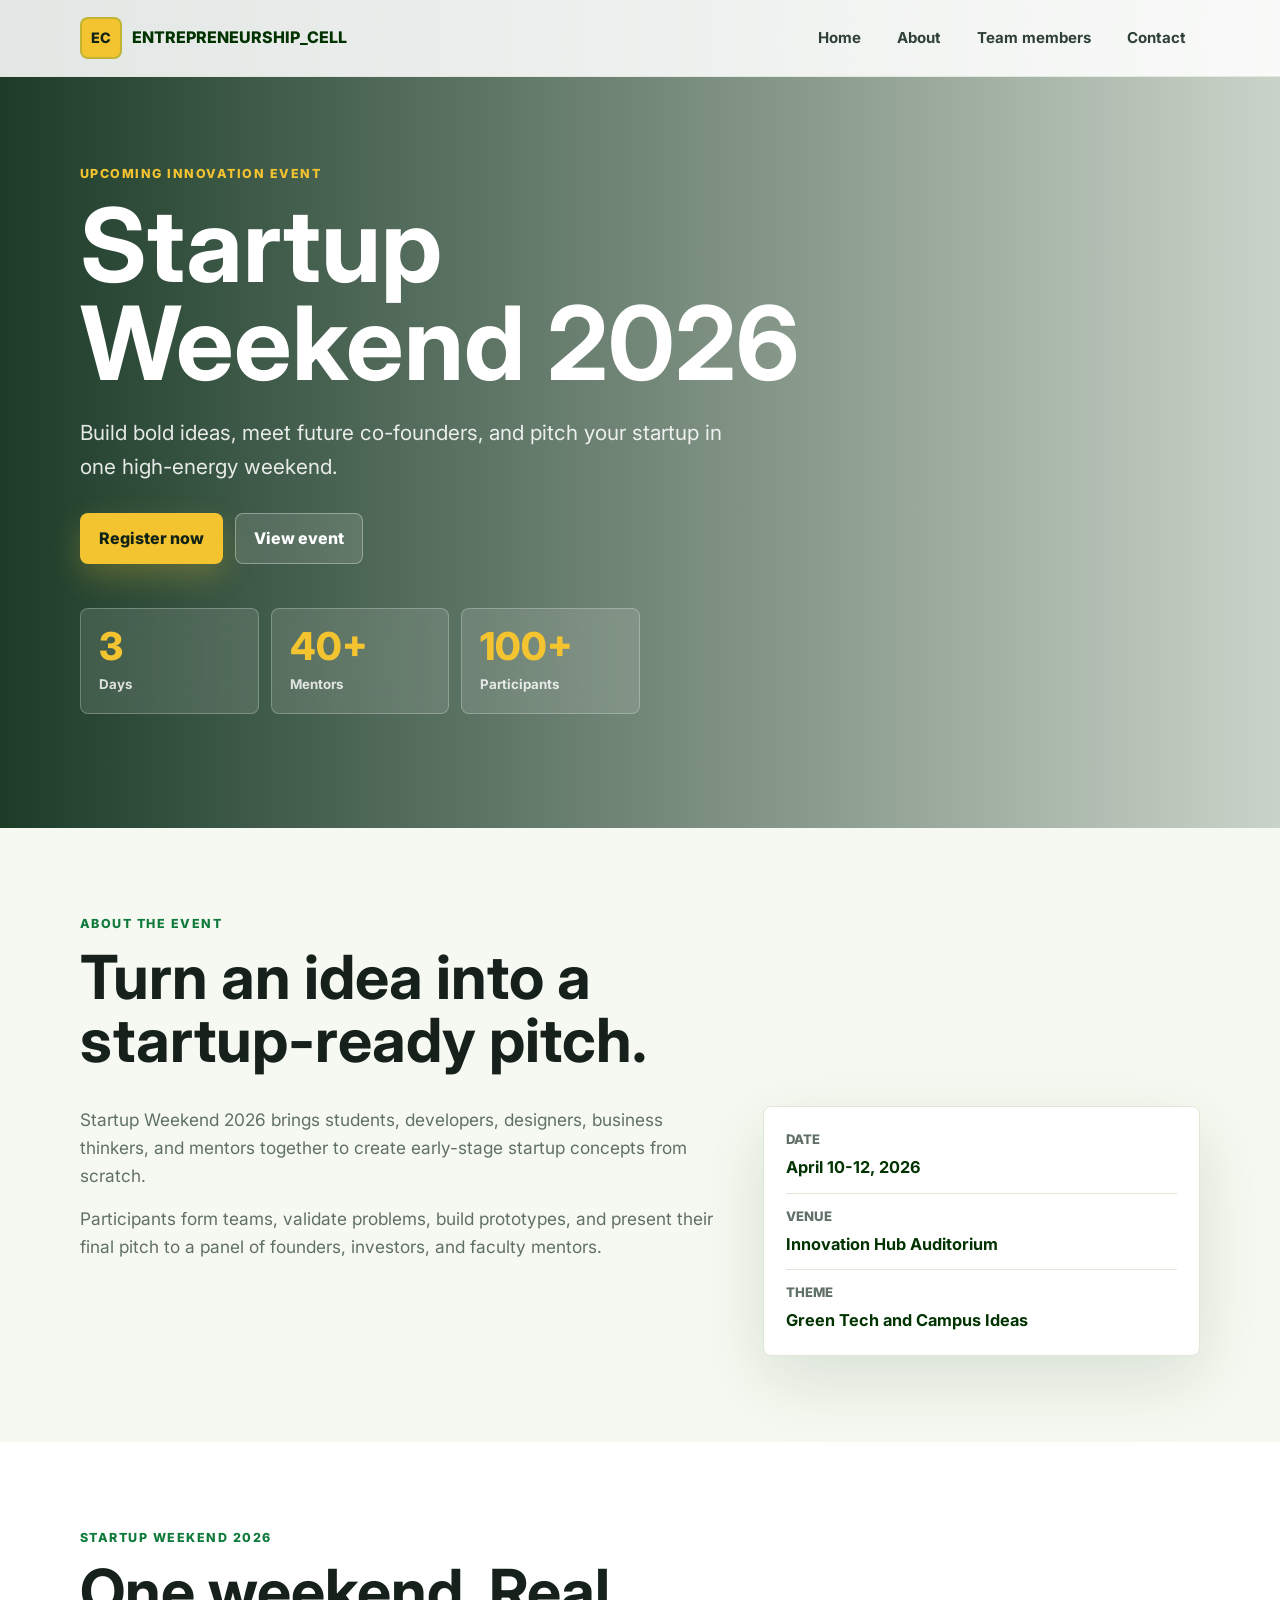
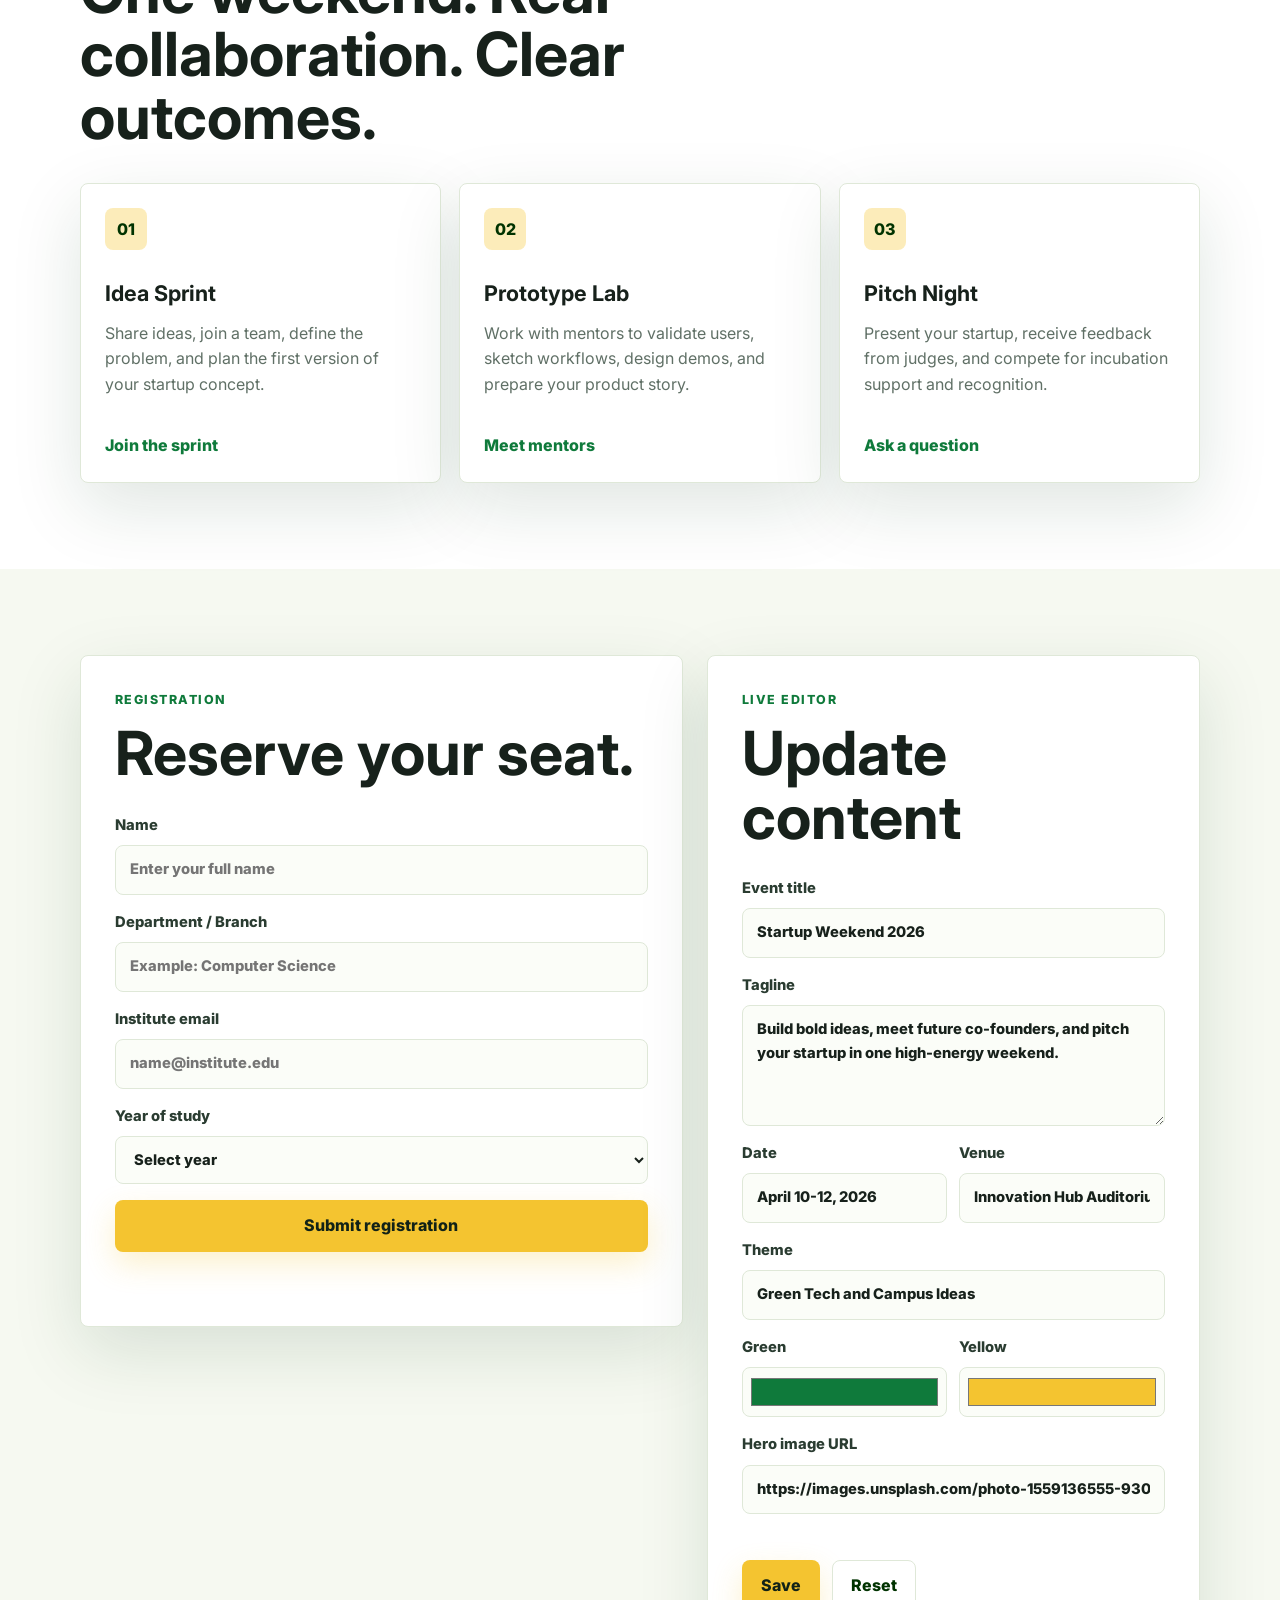
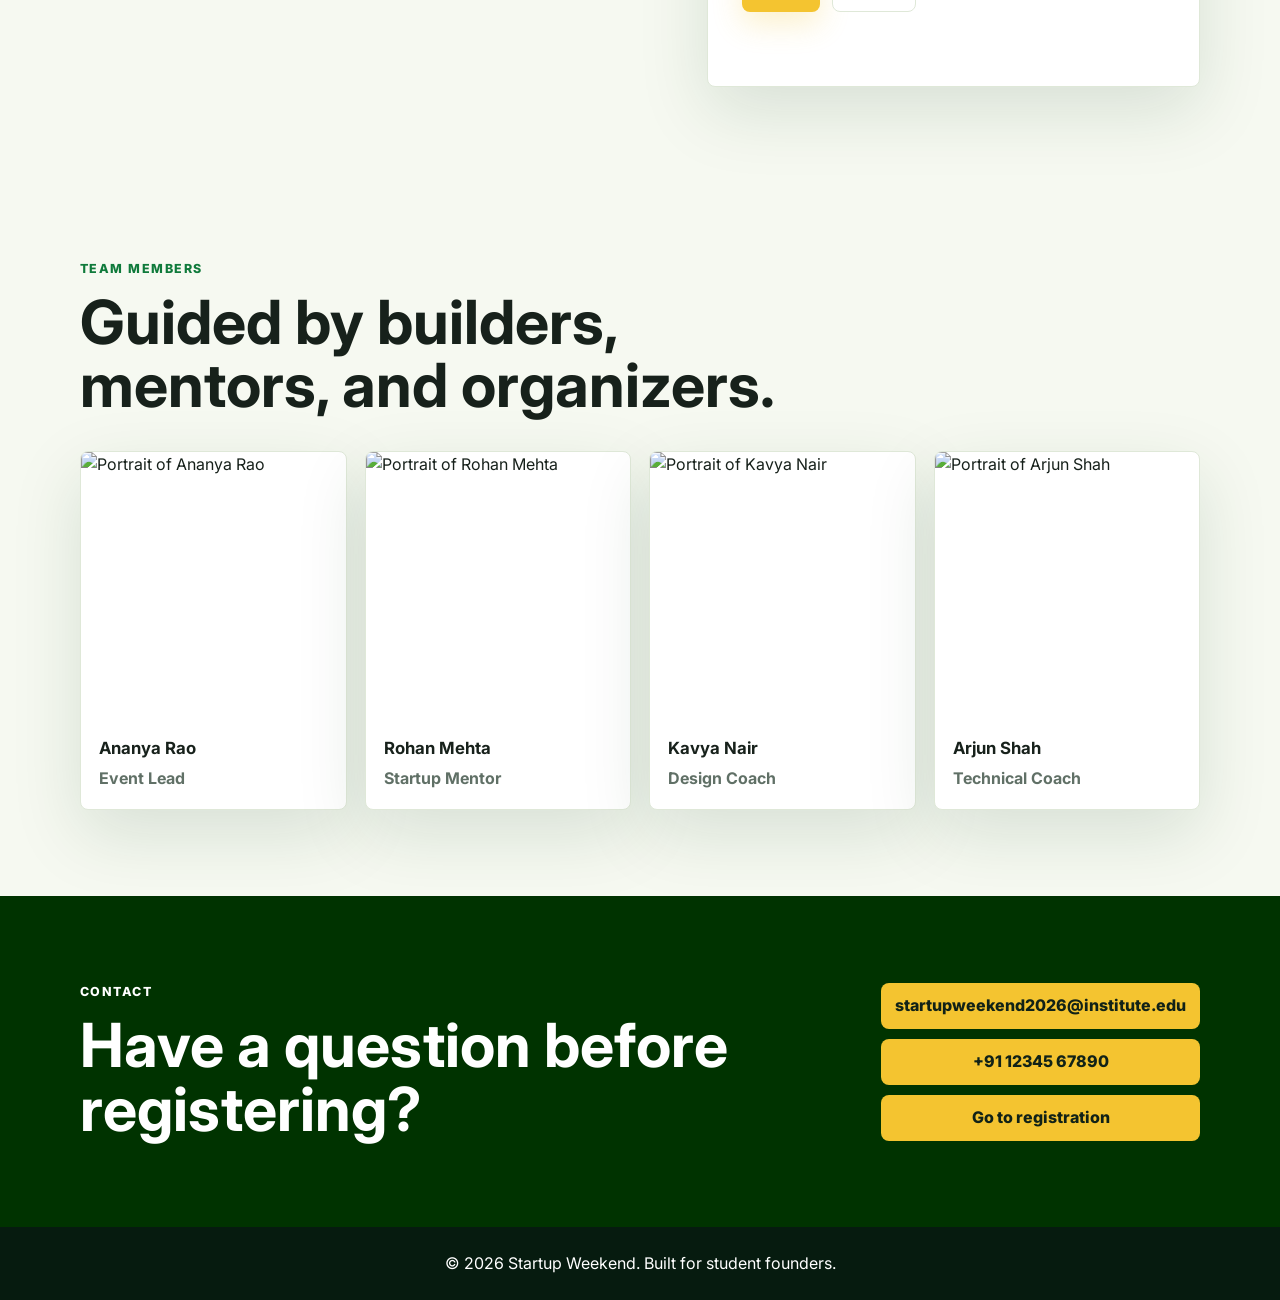
==== index.html @ 8e31be90 "Fix stylesheet link from styles.css to style.css Replaced 'styles.css' with 'style.css' in the link " ====
<!DOCTYPE html>
<html lang="en">
  <head>
    <meta charset="UTF-8" />
    <meta name="viewport" content="width=device-width, initial-scale=1.0" />
    <title>Startup Weekend 2026</title>
    <link rel="preconnect" href="https://fonts.googleapis.com" />
    <link rel="preconnect" href="https://fonts.gstatic.com" crossorigin />
    <link
      href="https://fonts.googleapis.com/css2?family=Inter:wght@400;500;600;700;800&display=swap"
      rel="stylesheet"
    />
    <link rel="stylesheet" href="style.css" />
  </head>
  <body>
    <header class="site-header">
      <nav class="navbar" aria-label="Primary navigation">
        <a class="brand" href="#home" aria-label="Entrepreneurship Cell home">
          <span class="brand-mark">EC</span>
          <span class="brand-name">ENTREPRENEURSHIP_CELL</span>
        </a>

        <button
          class="nav-toggle"
          type="button"
          aria-label="Toggle navigation menu"
          aria-expanded="false"
        >
          <span></span>
          <span></span>
          <span></span>
        </button>

        <div class="nav-links" data-nav-links>
          <a href="#home">Home</a>
          <a href="#about">About</a>
          <a href="#team">Team members</a>
          <a href="#contact">Contact</a>
        </div>
      </nav>
    </header>

    <main>
      <section class="hero" id="home" aria-labelledby="hero-title">
        <div class="hero-overlay"></div>
        <div class="hero-content">
          <p class="eyebrow">Upcoming innovation event</p>
          <h1 id="hero-title" data-live-key="eventTitle">Startup Weekend 2026</h1>
          <p class="hero-tagline" data-live-key="eventTagline">
            Build bold ideas, meet future co-founders, and pitch your startup in
            one high-energy weekend.
          </p>

          <div class="hero-actions">
            <a class="button primary" href="#registration">Register now</a>
            <a class="button ghost" href="#event">View event</a>
          </div>

          <div class="hero-stats" aria-label="Event highlights">
            <div>
              <span data-live-key="eventDays">3</span>
              <small>Days</small>
            </div>
            <div>
              <span>40+</span>
              <small>Mentors</small>
            </div>
            <div>
              <span>100+</span>
              <small>Participants</small>
            </div>
          </div>
        </div>
      </section>

      <section class="section about" id="about">
        <div class="section-heading">
          <p class="eyebrow">About the event</p>
          <h2>Turn an idea into a startup-ready pitch.</h2>
        </div>
        <div class="about-grid">
          <article class="about-copy">
            <p>
              Startup Weekend 2026 brings students, developers, designers,
              business thinkers, and mentors together to create early-stage
              startup concepts from scratch.
            </p>
            <p>
              Participants form teams, validate problems, build prototypes, and
              present their final pitch to a panel of founders, investors, and
              faculty mentors.
            </p>
          </article>
          <div class="event-meta" aria-label="Event details">
            <div>
              <span>Date</span>
              <strong data-live-key="eventDate">April 10-12, 2026</strong>
            </div>
            <div>
              <span>Venue</span>
              <strong data-live-key="eventVenue">Innovation Hub Auditorium</strong>
            </div>
            <div>
              <span>Theme</span>
              <strong data-live-key="eventTheme">Green Tech and Campus Ideas</strong>
            </div>
          </div>
        </div>
      </section>

      <section class="section event" id="event">
        <div class="section-heading">
          <p class="eyebrow">Startup Weekend 2026</p>
          <h2>One weekend. Real collaboration. Clear outcomes.</h2>
        </div>

        <div class="event-cards">
          <article class="event-card">
            <span class="card-number">01</span>
            <h3>Idea Sprint</h3>
            <p>
              Share ideas, join a team, define the problem, and plan the first
              version of your startup concept.
            </p>
            <a href="#registration">Join the sprint</a>
          </article>
          <article class="event-card">
            <span class="card-number">02</span>
            <h3>Prototype Lab</h3>
            <p>
              Work with mentors to validate users, sketch workflows, design
              demos, and prepare your product story.
            </p>
            <a href="#team">Meet mentors</a>
          </article>
          <article class="event-card">
            <span class="card-number">03</span>
            <h3>Pitch Night</h3>
            <p>
              Present your startup, receive feedback from judges, and compete
              for incubation support and recognition.
            </p>
            <a href="#contact">Ask a question</a>
          </article>
        </div>
      </section>

      <section class="section registration" id="registration">
        <div class="registration-panel">
          <div class="section-heading">
            <p class="eyebrow">Registration</p>
            <h2>Reserve your seat.</h2>
          </div>

          <form class="registration-form" data-registration-form>
            <label>
              Name
              <input
                type="text"
                name="name"
                placeholder="Enter your full name"
                autocomplete="name"
                required
              />
            </label>

            <label>
              Department / Branch
              <input
                type="text"
                name="department"
                placeholder="Example: Computer Science"
                required
              />
            </label>

            <label>
              Institute email
              <input
                type="email"
                name="email"
                placeholder="name@institute.edu"
                autocomplete="email"
                required
              />
            </label>

            <label>
              Year of study
              <select name="year" required>
                <option value="">Select year</option>
                <option>First year</option>
                <option>Second year</option>
                <option>Third year</option>
              </select>
            </label>

            <button class="button primary" type="submit">Submit registration</button>
            <p class="form-status" data-form-status role="status" aria-live="polite"></p>
          </form>
        </div>

        <aside class="editor-panel" aria-labelledby="editor-title">
          <div>
            <p class="eyebrow">Live editor</p>
            <h2 id="editor-title">Update content</h2>
          </div>

          <form class="editor-form" data-editor-form>
            <label>
              Event title
              <input type="text" name="eventTitle" />
            </label>
            <label>
              Tagline
              <textarea name="eventTagline" rows="4"></textarea>
            </label>
            <div class="two-column">
              <label>
                Date
                <input type="text" name="eventDate" />
              </label>
              <label>
                Venue
                <input type="text" name="eventVenue" />
              </label>
            </div>
            <label>
              Theme
              <input type="text" name="eventTheme" />
            </label>
            <div class="two-column">
              <label>
                Green
                <input type="color" name="primaryColor" value="#0f7a3b" />
              </label>
              <label>
                Yellow
                <input type="color" name="accentColor" value="#f4c430" />
              </label>
               </div>
            <label>
              Hero image URL
              <input type="url" name="heroImage" />
            </label>
            <div class="editor-actions">
              <button class="button primary" type="button" data-save-edits>Save</button>
              <button class="button secondary" type="button" data-reset-edits>Reset</button>
            </div>
            <p class="editor-status" data-editor-status role="status" aria-live="polite"></p>
          </form>
        </aside>
      </section>

      <section class="section team" id="team">
        <div class="section-heading">
          <p class="eyebrow">Team members</p>
          <h2>Guided by builders, mentors, and organizers.</h2>
        </div>

        <div class="team-grid">
          <article class="team-card">
            <img
              src="https://images.unsplash.com/photo-1494790108377-be9c29b29330?auto=format&fit=crop&w=600&q=80"
              alt="Portrait of Ananya Rao"
            />
            <div>
              <h3>Ananya Rao</h3>
              <p>Event Lead</p>
            </div>
          </article>
          <article class="team-card">
            <img
              src="https://images.unsplash.com/photo-1500648767791-00dcc994a43e?auto=format&fit=crop&w=600&q=80"
              alt="Portrait of Rohan Mehta"
            />
            <div>
              <h3>Rohan Mehta</h3>
              <p>Startup Mentor</p>
            </div>
          </article>
          <article class="team-card">
            <img
              src="https://images.unsplash.com/photo-1580489944761-15a19d654956?auto=format&fit=crop&w=600&q=80"
              alt="Portrait of Kavya Nair"
            />
            <div>
              <h3>Kavya Nair</h3>
              <p>Design Coach</p>
            </div>
          </article>
          <article class="team-card">
            <img
              src="https://images.unsplash.com/photo-1519085360753-af0119f7cbe7?auto=format&fit=crop&w=600&q=80"
              alt="Portrait of Arjun Shah"
            />
            <div>
              <h3>Arjun Shah</h3>
              <p>Technical Coach</p>
            </div>
          </article>
        </div>
      </section>

      <section class="section contact" id="contact">
        <div class="contact-content">
          <div class="section-heading">
            <p class="eyebrow">Contact</p>
            <h2>Have a question before registering?</h2>
          </div>
          <div class="contact-links">
            <a href="mailto:startupweekend2026@institute.edu">startupweekend2026@institute.edu</a>
            <a href="tel:+911234567890">+91 12345 67890</a>
            <a href="#registration">Go to registration</a>
          </div>
        </div>
      </section>
    </main>

    <footer class="site-footer">
      <p>&copy; 2026 Startup Weekend. Built for student founders.</p>
    </footer>

    <script src="script.js"></script>
  </body>
</html>
---- style.css ----
:root {
  --primary: #0f7a3b;
  --primary-dark: #07582a;
  --accent: #f4c430;
  --ink: #17211b;
  --muted: #607066;
  --surface: #ffffff;
  --surface-soft: #f6f9f1;
  --line: #dfe8d8;
  --shadow: 0 24px 70px rgba(12, 64, 33, 0.13);
  --hero-image: url("https://images.unsplash.com/photo-1559136555-9303baea8ebd?auto=format&fit=crop&w=1800&q=85");
}

* {
  box-sizing: border-box;
}

html {
  scroll-behavior: smooth;
}

body {
  margin: 0;
  color: var(--ink);
  font-family: "Inter", Arial, sans-serif;
  line-height: 1.6;
  background: var(--surface-soft);
}

body.nav-open {
  overflow: hidden;
}

a {
  color: inherit;
  text-decoration: none;
}

img {
  display: block;
  max-width: 100%;
}

.site-header {
  position: fixed;
  top: 0;
  left: 0;
  right: 0;
  z-index: 20;
  background: rgba(255, 255, 255, 0.88);
  border-bottom: 1px solid rgba(223, 232, 216, 0.8);
  backdrop-filter: blur(18px);
}

.navbar {
  width: min(1120px, calc(100% - 32px));
  min-height: 76px;
  margin: 0 auto;
  display: flex;
  align-items: center;
  justify-content: space-between;
  gap: 24px;
}

.brand {
  display: inline-flex;
  align-items: center;
  gap: 10px;
  min-width: 0;
  color: var(--primary-dark);
  font-weight: 800;
  letter-spacing: 0;
}

.brand-name {
  overflow: hidden;
  font-size: clamp(0.86rem, 1.6vw, 1rem);
  text-overflow: ellipsis;
  white-space: nowrap;
}

.brand-mark {
  display: grid;
  width: 42px;
  height: 42px;
  place-items: center;
  color: #102216;
  background: var(--accent);
  border: 2px solid rgba(15, 122, 59, 0.22);
  border-radius: 8px;
  font-size: 0.9rem;
}

.nav-links {
  display: flex;
  align-items: center;
  gap: 8px;
}

.nav-links a {
    padding: 10px 14px;
  color: #2f4036;
  border-radius: 8px;
  font-weight: 700;
  font-size: 0.94rem;
}

.nav-links a:hover,
.nav-links a:focus-visible {
  color: var(--primary-dark);
  background: rgba(244, 196, 48, 0.24);
  outline: none;
}

.nav-toggle {
  display: none;
  width: 44px;
  height: 44px;
  padding: 0;
  border: 1px solid var(--line);
  border-radius: 8px;
  background: var(--surface);
  cursor: pointer;
}

.nav-toggle span {
  display: block;
  width: 18px;
  height: 2px;
  margin: 4px auto;
  background: var(--primary-dark);
  border-radius: 99px;
}

.hero {
  position: relative;
  min-height: 92vh;
  display: grid;
  align-items: center;
  isolation: isolate;
  overflow: hidden;
  background-image: var(--hero-image);
  background-size: cover;
  background-position: center;
}

.hero-overlay {
  position: absolute;
  inset: 0;
  z-index: -1;
  background:
    linear-gradient(90deg, rgba(4, 39, 18, 0.9), rgba(4, 39, 18, 0.58) 45%, rgba(4, 39, 18, 0.18)),
    linear-gradient(0deg, rgba(246, 249, 241, 0.14), transparent 44%);
}

.hero-content {
  width: min(1120px, calc(100% - 32px));
  margin: 0 auto;
  padding: 130px 0 80px;
  color: #ffffff;
}

.eyebrow {
  margin: 0 0 12px;
  color: var(--primary);
  font-size: 0.78rem;
  font-weight: 800;
  letter-spacing: 0.12em;
  text-transform: uppercase;
}

.hero .eyebrow {
  color: var(--accent);
}

.hero h1 {
  width: min(760px, 100%);
  margin: 0;
  font-size: clamp(3rem, 9vw, 6.4rem);
  line-height: 0.96;
  letter-spacing: 0;
}

.hero-tagline {
  width: min(650px, 100%);
  margin: 24px 0 0;
  color: rgba(255, 255, 255, 0.88);
  font-size: clamp(1.05rem, 2vw, 1.3rem);
}

.hero-actions,
.editor-actions {
  display: flex;
  flex-wrap: wrap;
  gap: 12px;
  margin-top: 30px;
}

.button {
  display: inline-flex;
   min-height: 48px;
  align-items: center;
  justify-content: center;
  gap: 8px;
  padding: 12px 18px;
  border: 1px solid transparent;
  border-radius: 8px;
  font: inherit;
  font-weight: 800;
  cursor: pointer;
  transition: transform 180ms ease, box-shadow 180ms ease, background 180ms ease;
}

.button:hover {
  transform: translateY(-2px);
}

.button.primary {
  color: #112217;
  background: var(--accent);
  box-shadow: 0 12px 30px rgba(244, 196, 48, 0.24);
}

.button.ghost {
  color: #ffffff;
  background: rgba(255, 255, 255, 0.12);
  border-color: rgba(255, 255, 255, 0.34);
}

.button.secondary {
  color: var(--primary-dark);
  background: #ffffff;
  border-color: var(--line);
}

.hero-stats {
  display: grid;
  grid-template-columns: repeat(3, minmax(90px, 1fr));
  width: min(560px, 100%);
  gap: 12px;
  margin-top: 44px;
}

.hero-stats div {
  padding: 18px;
  border: 1px solid rgba(255, 255, 255, 0.25);
  border-radius: 8px;
  background: rgba(255, 255, 255, 0.12);
  backdrop-filter: blur(14px);
}

.hero-stats span {
  display: block;
  color: var(--accent);
  font-size: clamp(1.7rem, 4vw, 2.4rem);
  font-weight: 800;
  line-height: 1;
}

.hero-stats small {
  display: block;
  margin-top: 8px;
  color: rgba(255, 255, 255, 0.82);
  font-weight: 700;
}

.section {
  width: min(1120px, calc(100% - 32px));
  margin: 0 auto;
  padding: 86px 0;
}

.section-heading {
  width: min(720px, 100%);
}

.section-heading h2,
.editor-panel h2 {
  margin: 0;
  color: var(--ink);
  font-size: clamp(2rem, 5vw, 3.8rem);
  line-height: 1.04;
  letter-spacing: 0;
}

.about-grid {
  display: grid;
  grid-template-columns: minmax(0, 1.2fr) minmax(300px, 0.8fr);
  gap: 28px;
  align-items: start;
  margin-top: 34px;
}

.about-copy {
  display: grid;
  gap: 16px;
  font-size: 1.08rem;
}

.about-copy p {
    margin: 0;
  color: var(--muted);
}

.event-meta {
  display: grid;
  gap: 12px;
  padding: 22px;
  border: 1px solid var(--line);
  border-radius: 8px;
  background: var(--surface);
  box-shadow: var(--shadow);
}

.event-meta div {
  padding-bottom: 12px;
  border-bottom: 1px solid var(--line);
}

.event-meta div:last-child {
  padding-bottom: 0;
  border-bottom: 0;
}

.event-meta span {
  display: block;
  color: var(--muted);
  font-size: 0.82rem;
  font-weight: 800;
  text-transform: uppercase;
}

.event-meta strong {
  display: block;
  margin-top: 4px;
  color: var(--primary-dark);
  font-size: 1.02rem;
}

.event {
  width: 100%;
  max-width: none;
  padding-right: max(16px, calc((100vw - 1120px) / 2));
  padding-left: max(16px, calc((100vw - 1120px) / 2));
  background: #ffffff;
}

.event-cards {
  display: grid;
  grid-template-columns: repeat(3, minmax(0, 1fr));
  gap: 18px;
  margin-top: 34px;
}

.event-card,
.team-card,
.editor-panel,
.registration-panel {
  border: 1px solid var(--line);
  border-radius: 8px;
  background: var(--surface);
  box-shadow: var(--shadow);
}

.event-card {
  min-height: 300px;
  display: flex;
  flex-direction: column;
  padding: 24px;
}

.card-number {
  display: inline-flex;
  width: 42px;
  height: 42px;
  align-items: center;
  justify-content: center;
  color: var(--primary-dark);
  background: rgba(244, 196, 48, 0.33);
  border-radius: 8px;
  font-weight: 800;
}

.event-card h3 {
  margin: 26px 0 10px;
  color: var(--ink);
  font-size: 1.35rem;
}

.event-card p {
  margin: 0;
  color: var(--muted);
}

.event-card a {
  width: fit-content;
  margin-top: auto;
  color: var(--primary);
  font-weight: 800;
}

.registration {
  display: grid;
  grid-template-columns: minmax(0, 1.1fr) minmax(320px, 0.9fr);
  gap: 24px;
  align-items: start;
}

.registration-panel,
.editor-panel {
  padding: clamp(22px, 4vw, 34px);
}

.registration-form,
.editor-form {
  display: grid;
  gap: 16px;
  margin-top: 28px;
}

label {
  display: grid;
  gap: 8px;
  color: #2a3c31;
  font-size: 0.92rem;
  font-weight: 800;
}

input,
select,
textarea {
  width: 100%;
  min-height: 48px;
  padding: 12px 14px;
  color: var(--ink);
  border: 1px solid var(--line);
  border-radius: 8px;
  background: #fbfdf8;
  font: inherit;
  outline: none;
}

textarea {
  resize: vertical;
}

input[type="color"] {
  min-height: 50px;
  padding: 6px;
  cursor: pointer;
}

input:focus,
select:focus,
textarea:focus {
  border-color: var(--primary);
  box-shadow: 0 0 0 4px rgba(15, 122, 59, 0.11);
}

.two-column {
  display: grid;
  grid-template-columns: repeat(2, minmax(0, 1fr));
  gap: 12px;
}

.form-status,
.editor-status {
  min-height: 24px;
  margin: 0;
  color: var(--primary-dark);
  font-weight: 800;
}

.team-grid {
  display: grid;
  grid-template-columns: repeat(4, minmax(0, 1fr));
  gap: 18px;
  margin-top: 34px;
}

.team-card {
  overflow: hidden;
}

.team-card img {
  width: 100%;
  aspect-ratio: 1 / 1;
  object-fit: cover;
}

.team-card div {
  padding: 18px;
}

.team-card h3 {
  margin: 0;
  font-size: 1.05rem;
}

.team-card p {
    margin: 4px 0 0;
  color: var(--muted);
  font-weight: 700;
}

.contact {
  width: 100%;
  max-width: none;
  padding-right: max(16px, calc((100vw - 1120px) / 2));
  padding-left: max(16px, calc((100vw - 1120px) / 2));
  background: var(--primary-dark);
}

.contact .section-heading h2,
.contact .eyebrow {
  color: #ffffff;
}

.contact-content {
  display: grid;
  grid-template-columns: minmax(0, 1fr) auto;
  gap: 34px;
  align-items: end;
}

.contact-links {
  display: grid;
  gap: 10px;
}

.contact-links a {
  display: inline-flex;
  min-height: 46px;
  align-items: center;
  justify-content: center;
  padding: 10px 14px;
  color: #112217;
  background: var(--accent);
  border-radius: 8px;
  font-weight: 800;
  white-space: nowrap;
}

.site-footer {
  padding: 24px 16px;
  color: #ffffff;
  background: #061b0f;
  text-align: center;
}

.site-footer p {
  margin: 0;
}

@media (max-width: 900px) {
  .nav-toggle {
    display: block;
  }

  .nav-links {
    position: fixed;
    top: 76px;
    left: 16px;
    right: 16px;
    display: none;
    flex-direction: column;
    align-items: stretch;
    padding: 12px;
    border: 1px solid var(--line);
    border-radius: 8px;
    background: #ffffff;
    box-shadow: var(--shadow);
  }

  .nav-links.is-open {
    display: flex;
  }

  .nav-links a {
    padding: 14px 16px;
  }

  .hero {
    min-height: 86vh;
  }

  .hero-overlay {
    background: linear-gradient(180deg, rgba(4, 39, 18, 0.85), rgba(4, 39, 18, 0.64));
  }

  .about-grid,
  .registration,
  .contact-content {
    grid-template-columns: 1fr;
  }

  .event-cards {
    grid-template-columns: 1fr;
  }

  .team-grid {
    grid-template-columns: repeat(2, minmax(0, 1fr));
  }

  .contact-content {
    align-items: start;
  }

  .contact-links a {
    justify-content: flex-start;
    white-space: normal;
  }
}

@media (max-width: 560px) {
  .navbar {
    width: min(100% - 24px, 1120px);
    gap: 12px;
  }

  .brand {
    flex: 1 1 auto;
  }

  .brand-name {
    max-width: calc(100vw - 132px);
    font-size: clamp(0.76rem, 3.6vw, 0.92rem);
  }

  .hero-content {
    width: min(100% - 24px, 1120px);
    padding-top: 118px;
  }

  .hero h1 {
    font-size: clamp(2.7rem, 16vw, 4.4rem);
  }

  .hero-stats,
  .two-column,
  .team-grid {
    grid-template-columns: 1fr;
  }

  .section {
    width: min(100% - 24px, 1120px);
    padding: 64px 0;
  }

  .event,
  .contact {
    width: 100%;
    padding: 64px 12px;
  }

  .registration-panel,
  .editor-panel,
  .event-card {
    padding: 20px;
  }

  .button {
    width: 100%;
  }
}
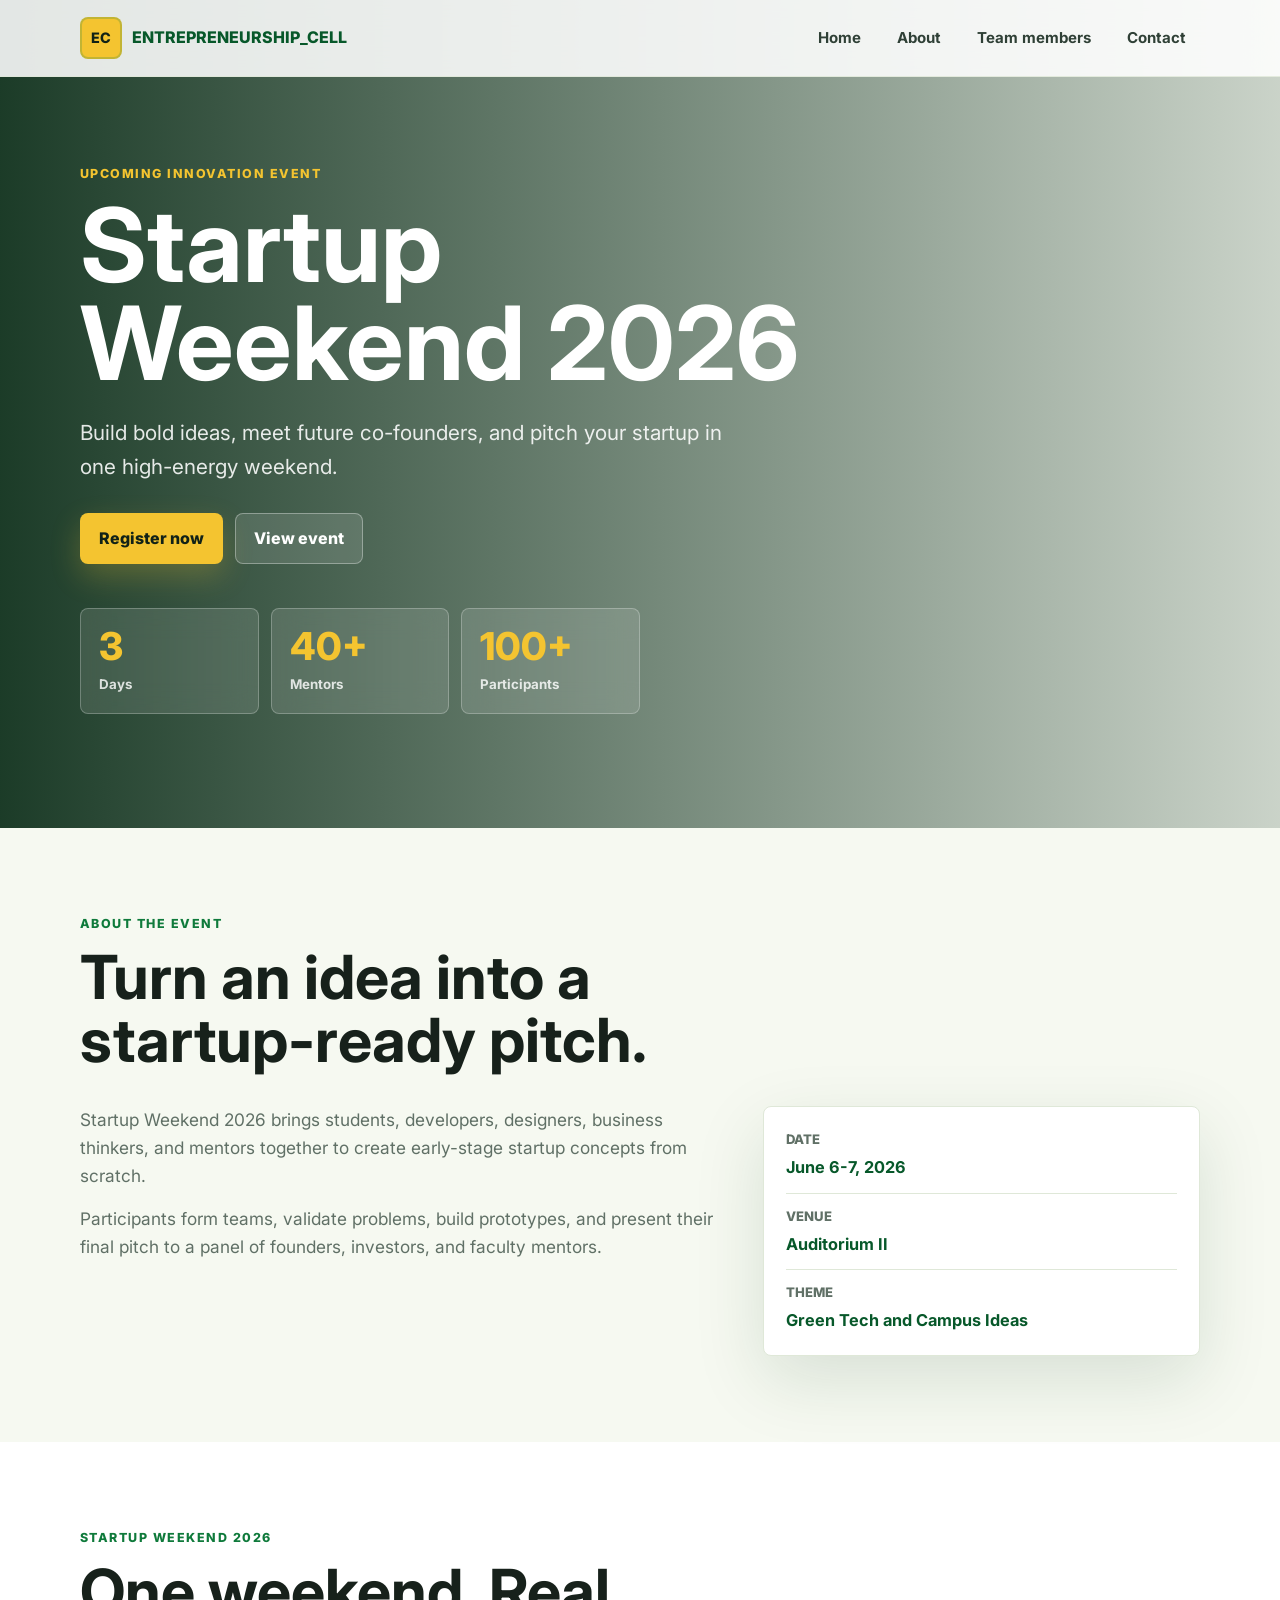
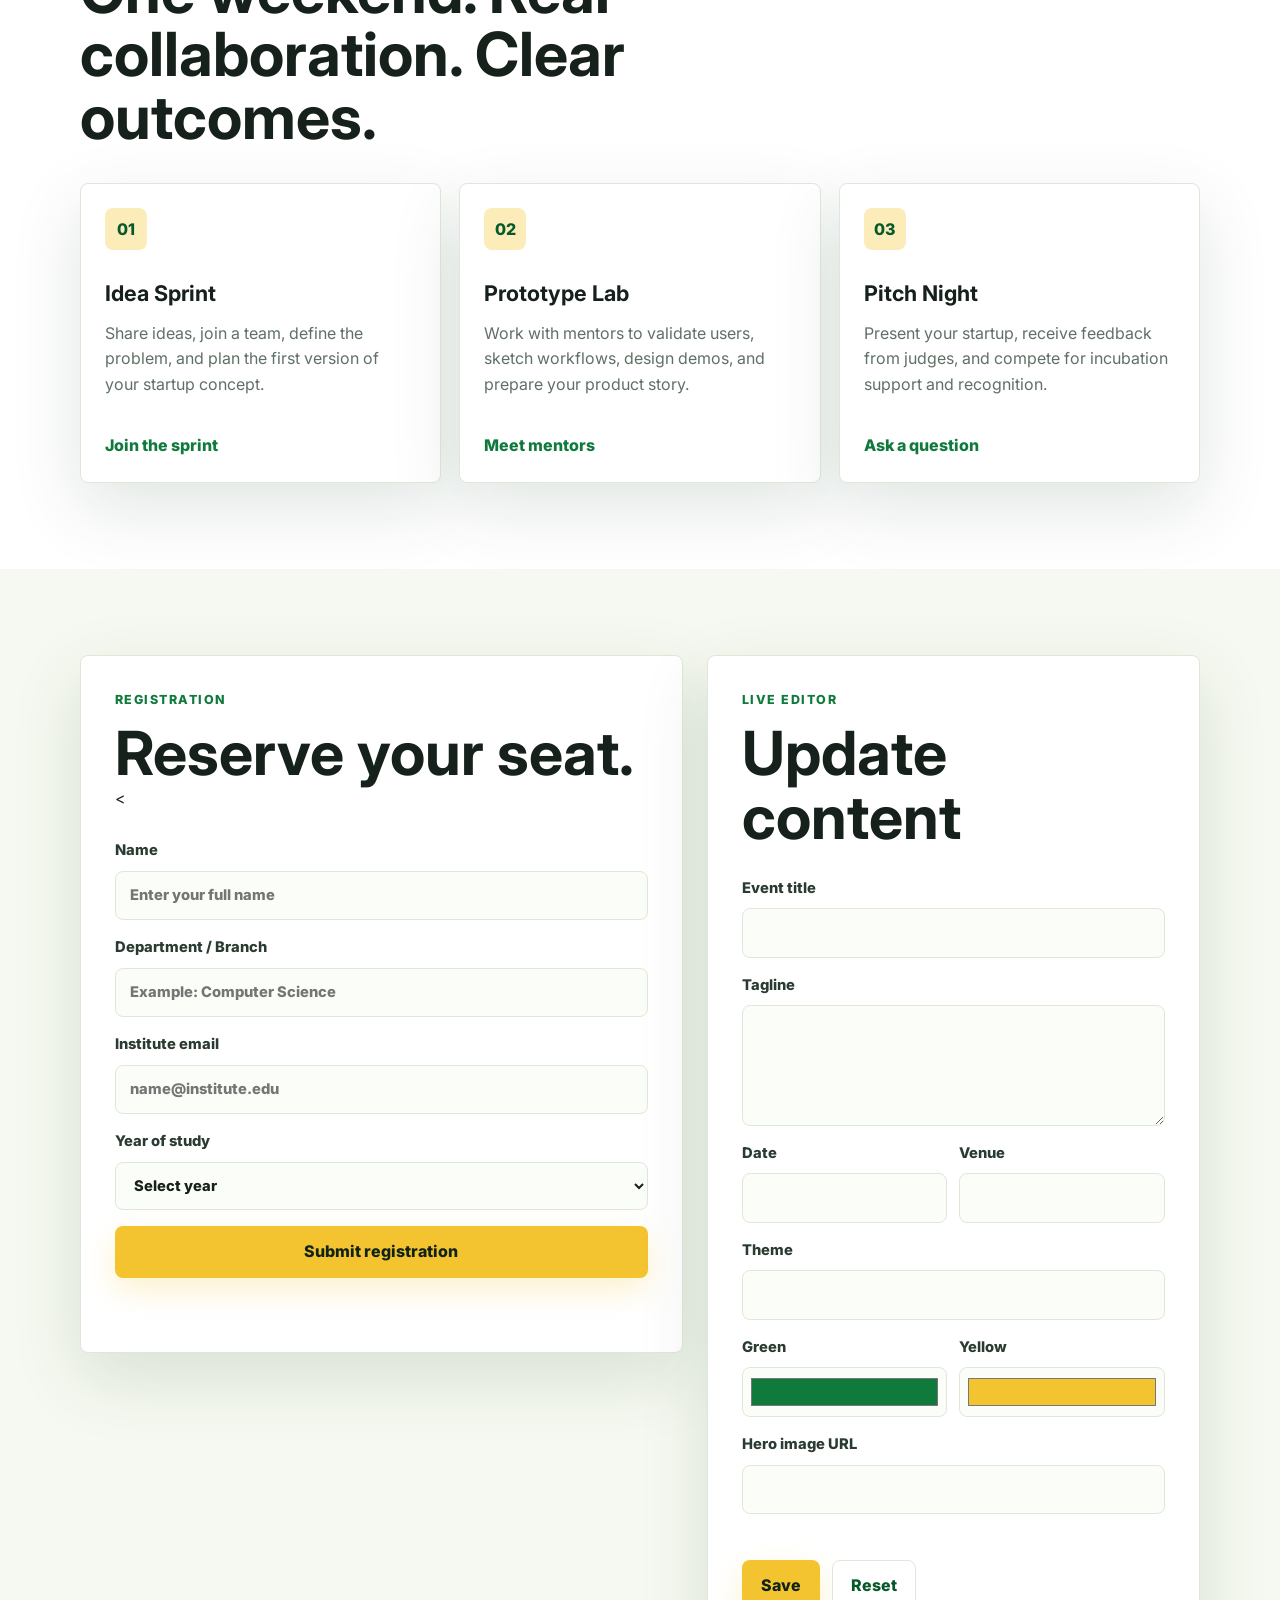
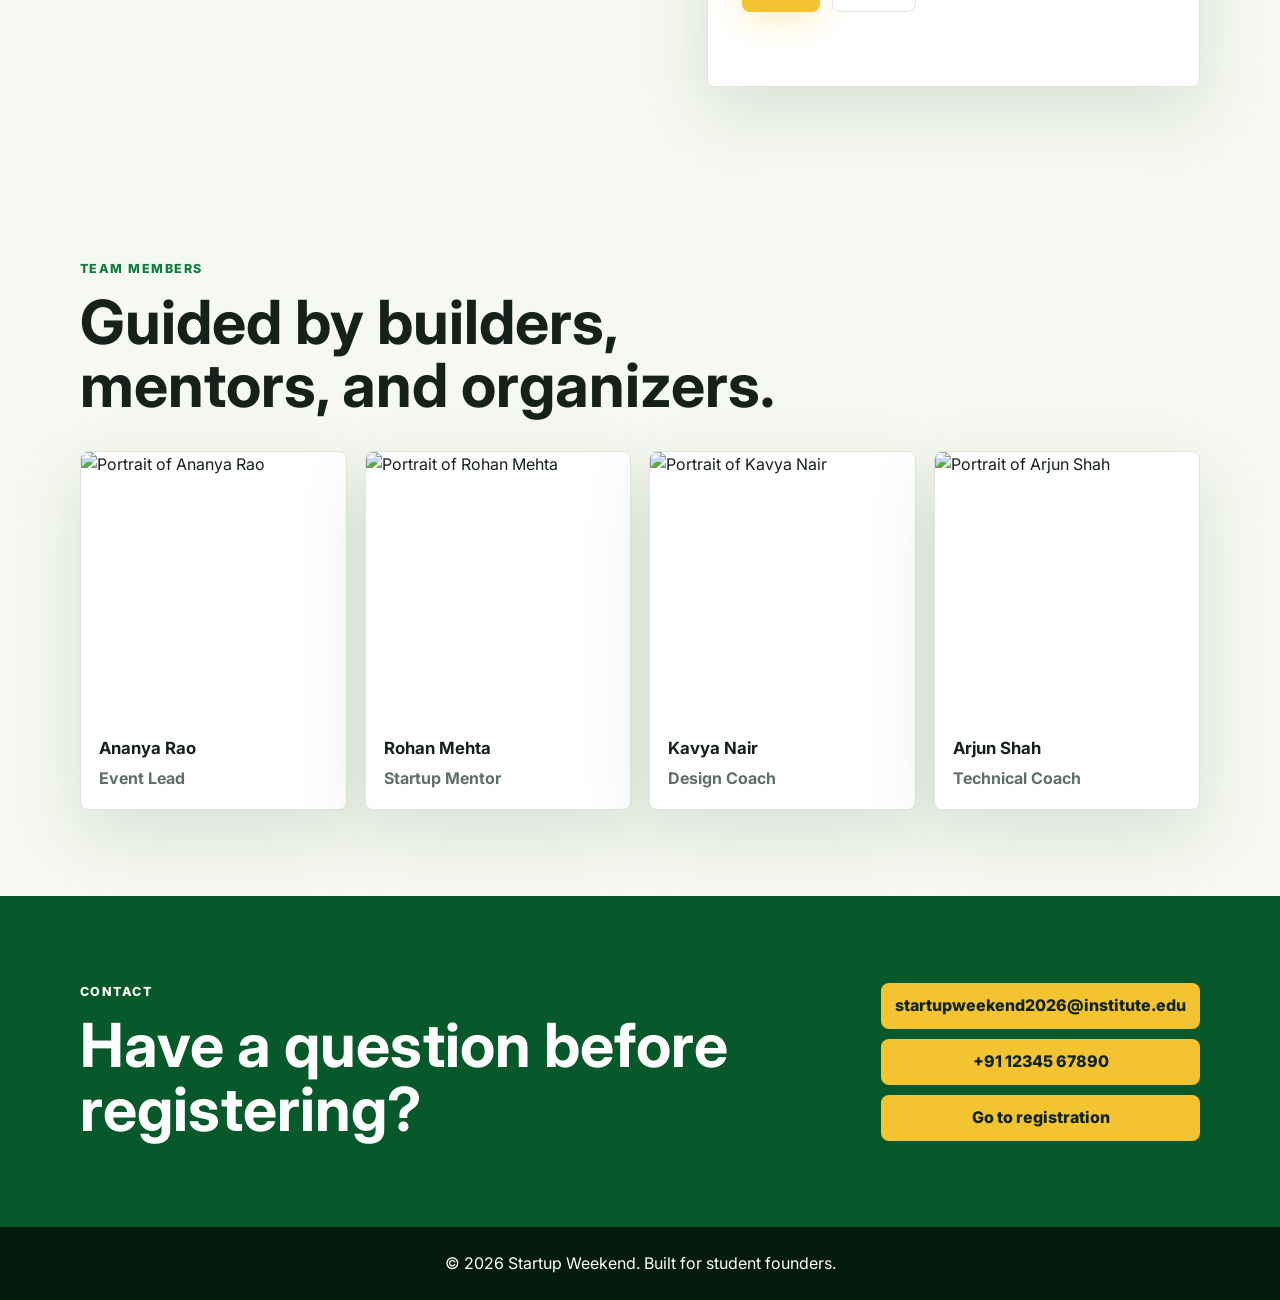
==== commit bdd415ba: "Fix HTML formatting and structure" ====
--- a/index.html
+++ b/index.html
@@ -94,11 +94,11 @@
           <div class="event-meta" aria-label="Event details">
             <div>
               <span>Date</span>
-              <strong data-live-key="eventDate">April 10-12, 2026</strong>
+              <strong data-live-key="eventDate">June 6-7, 2026</strong>
             </div>
             <div>
               <span>Venue</span>
-              <strong data-live-key="eventVenue">Innovation Hub Auditorium</strong>
+              <strong data-live-key="eventVenue"> Auditorium II</strong>
             </div>
             <div>
               <span>Theme</span>
@@ -152,7 +152,7 @@
             <h2>Reserve your seat.</h2>
           </div>
 
-          <form class="registration-form" data-registration-form>
+          <<form id="registration-form" class="registration-form" method="POST" action="" data-registration-form>
             <label>
               Name
               <input
@@ -168,6 +168,7 @@
               Department / Branch
               <input
                 type="text"
+                id="department"
                 name="department"
                 placeholder="Example: Computer Science"
                 required
@@ -187,7 +188,8 @@
 
             <label>
               Year of study
-              <select name="year" required>
+              <select id="yearOfStudy"
+                name="yearOfStudy" required>
                 <option value="">Select year</option>
                 <option>First year</option>
                 <option>Second year</option>
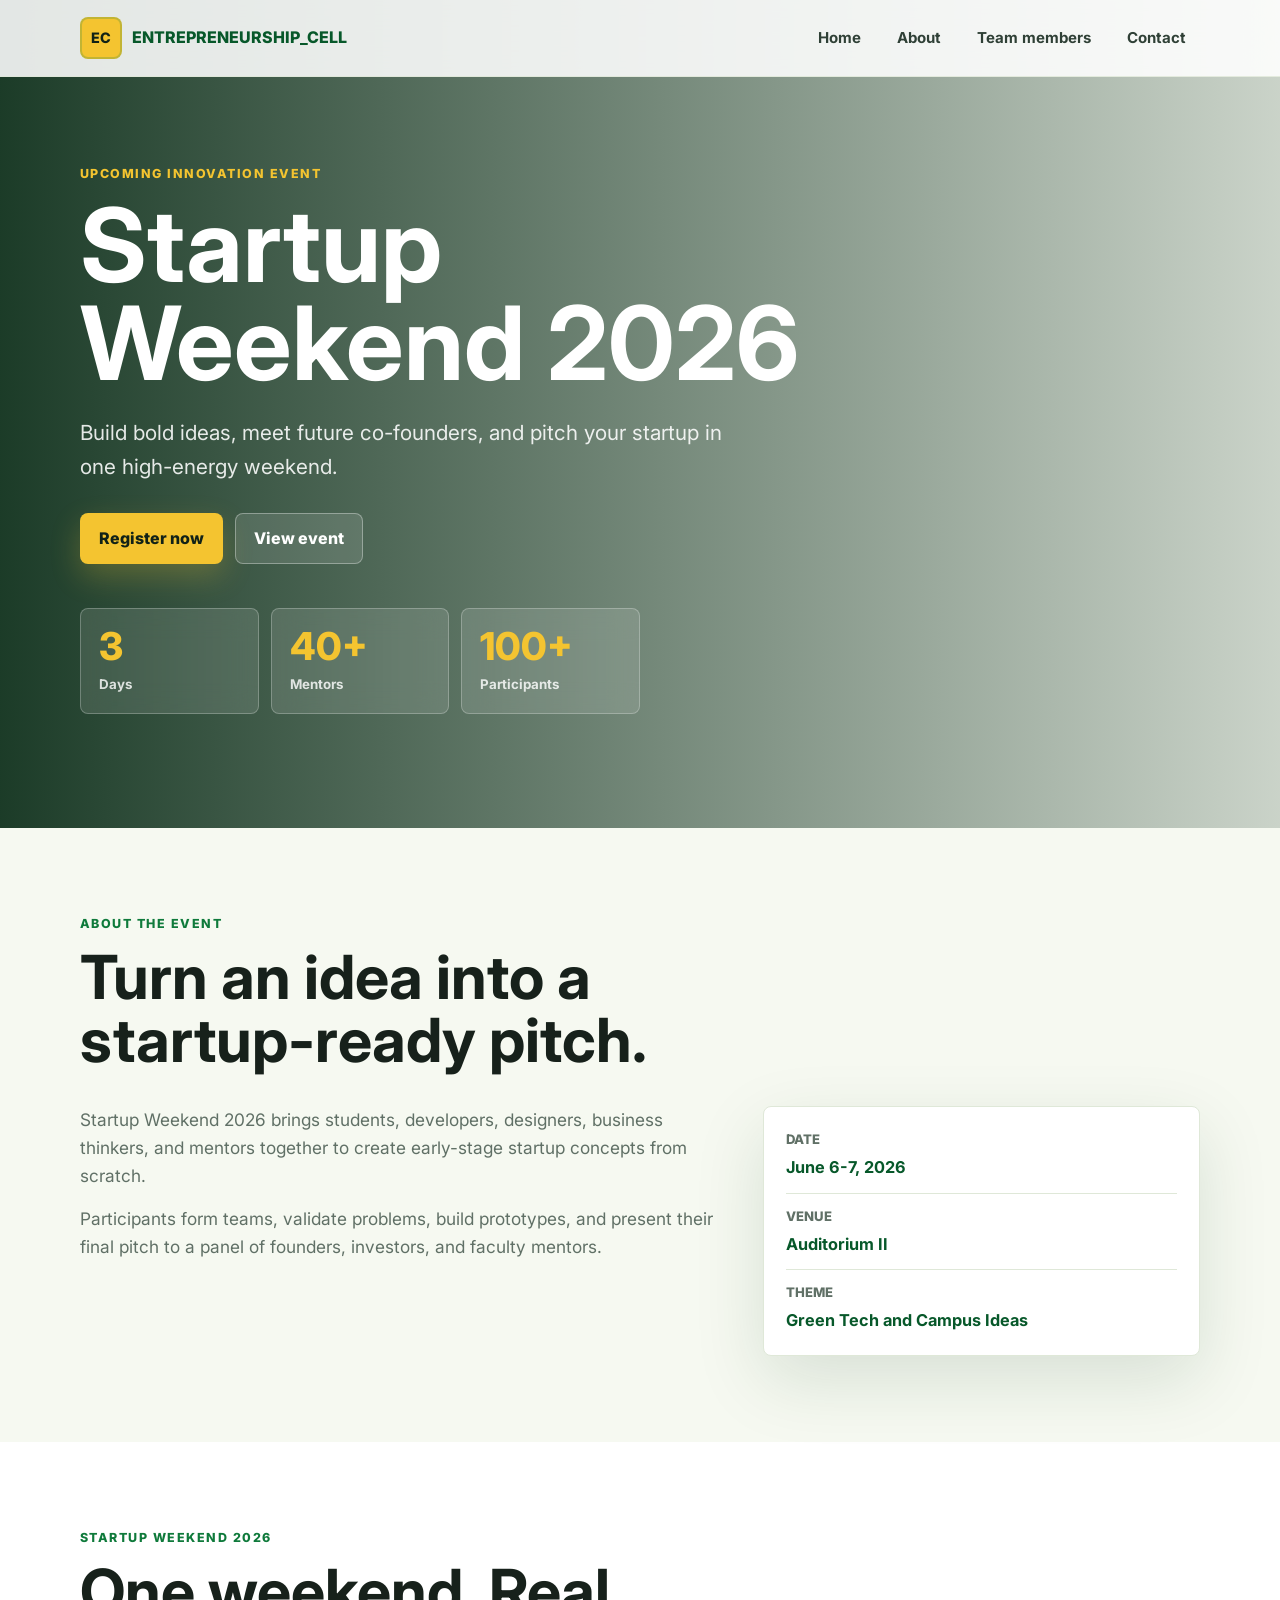
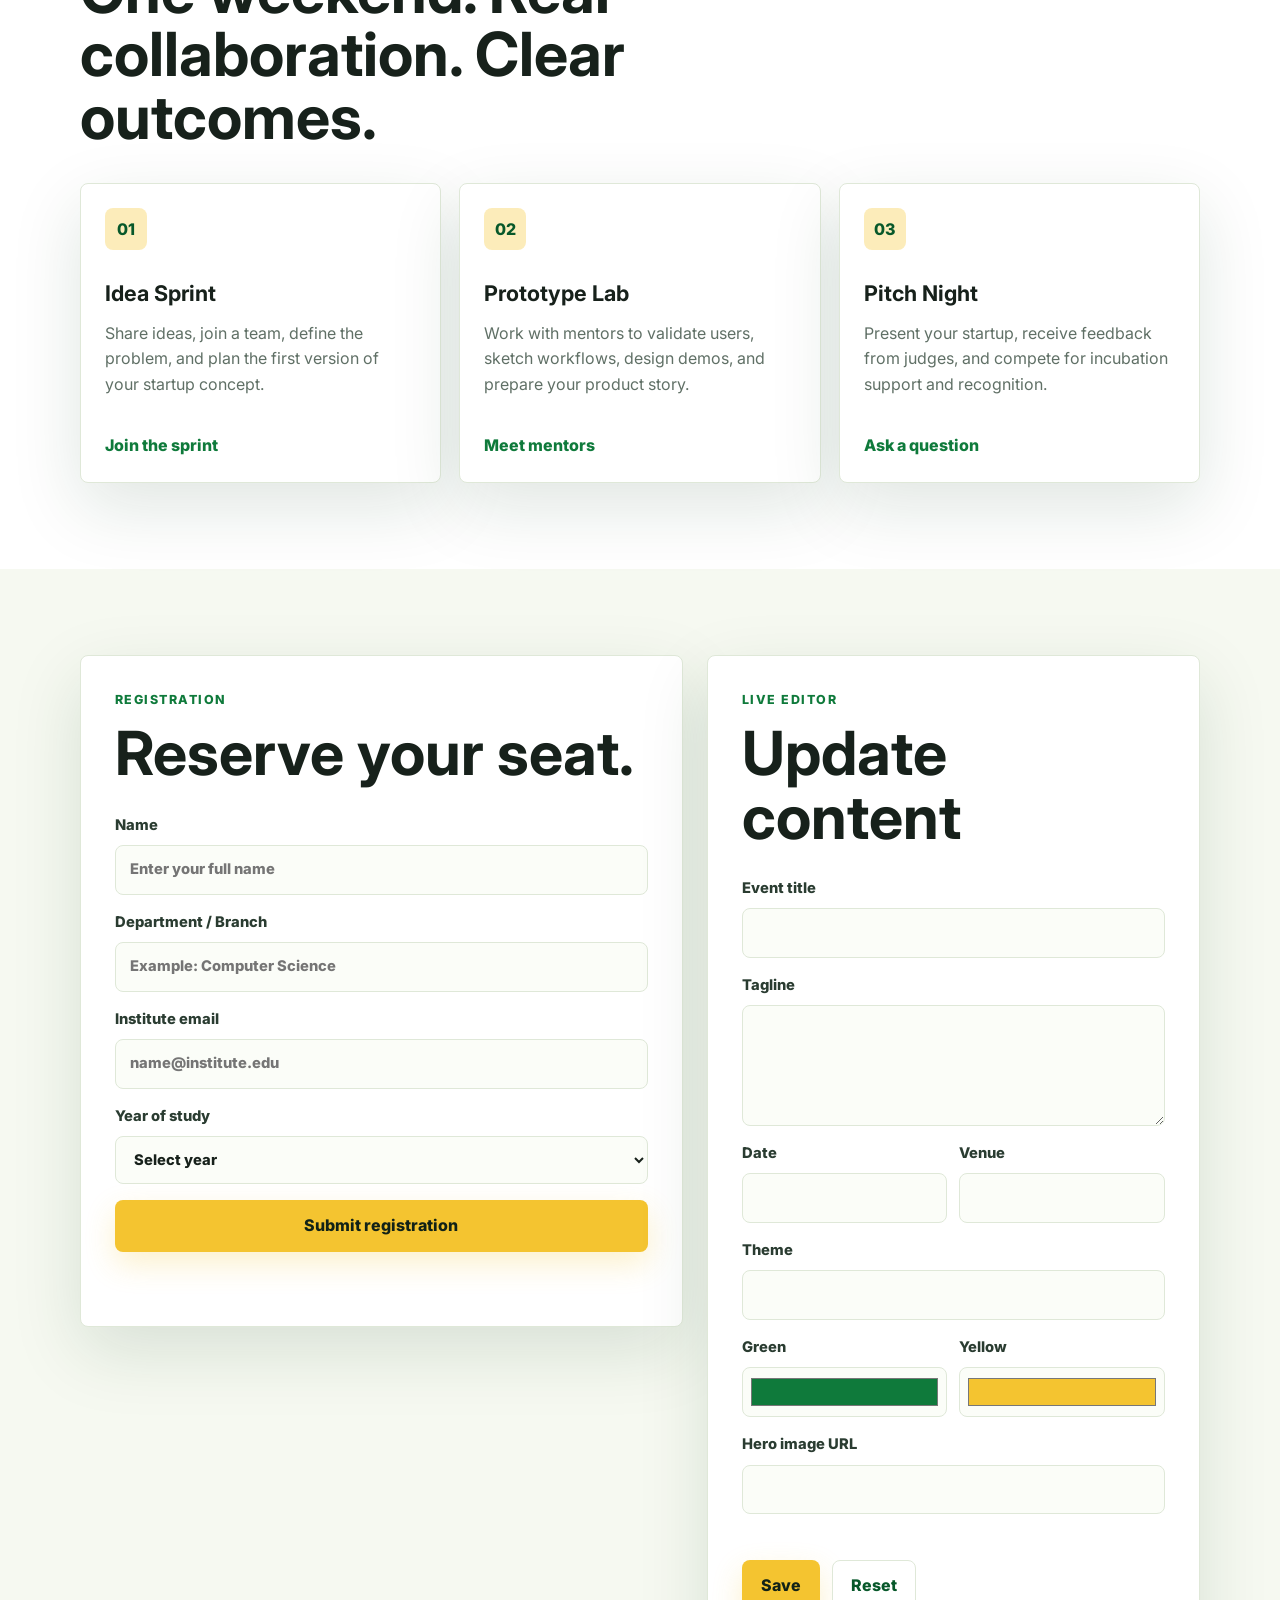
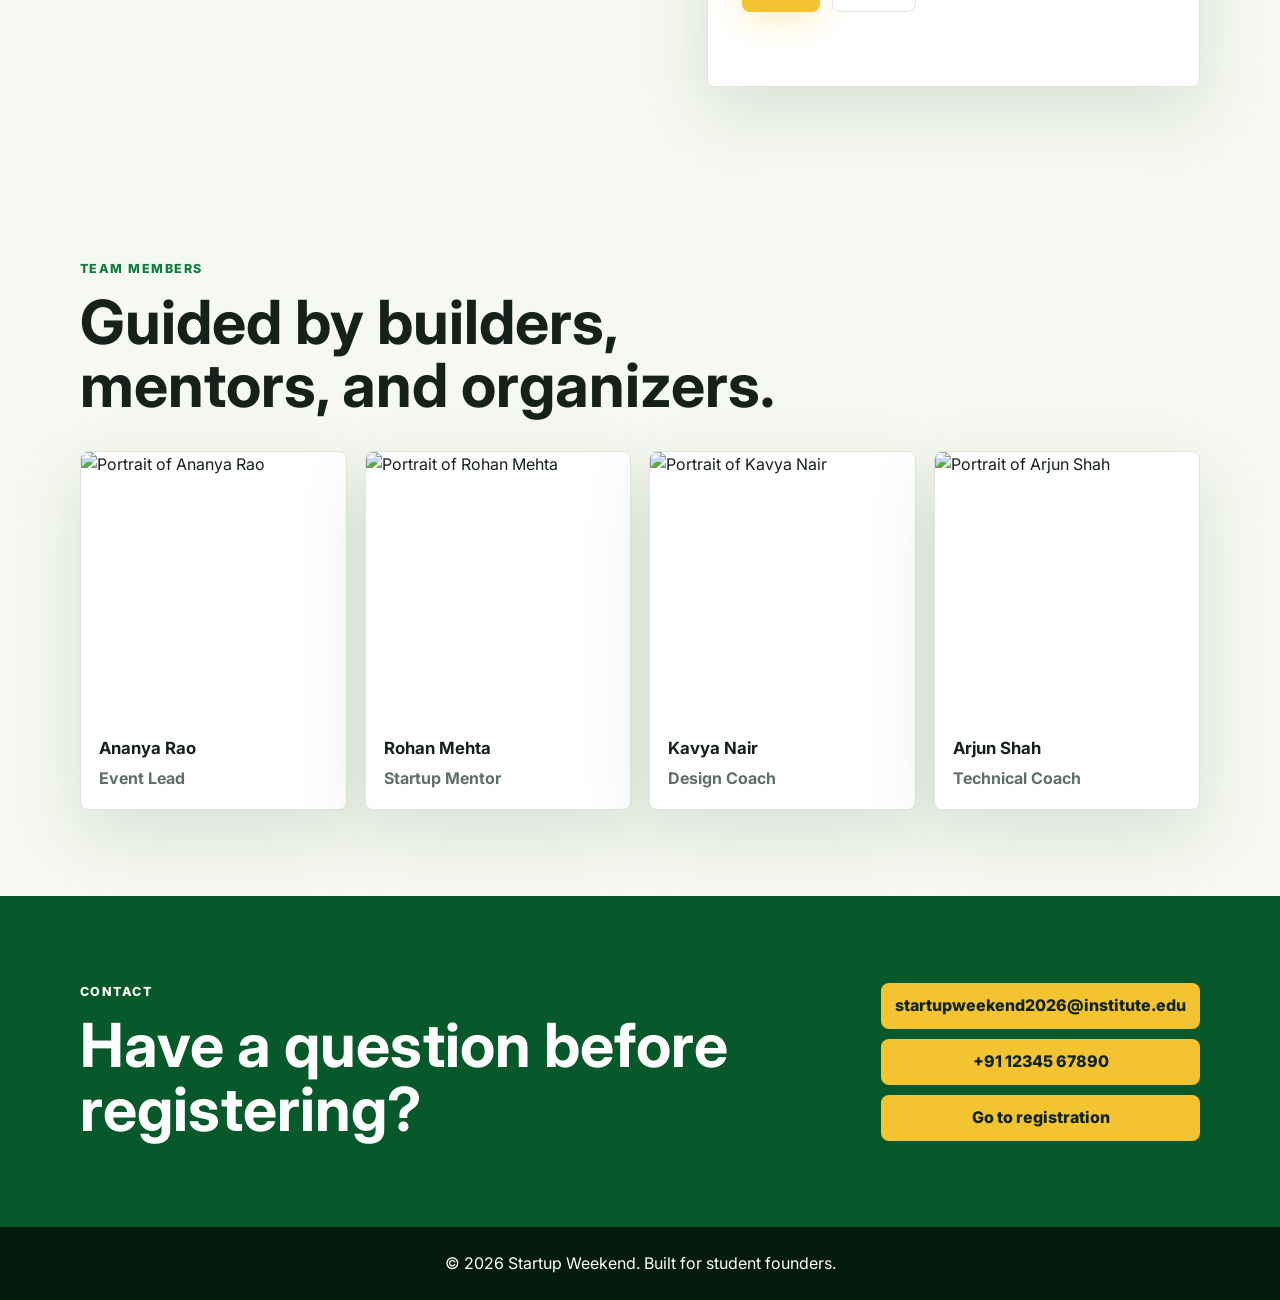
==== commit 857b3659: "Update index.html" ====
--- a/index.html
+++ b/index.html
@@ -152,7 +152,7 @@
             <h2>Reserve your seat.</h2>
           </div>
 
-          <<form id="registration-form" class="registration-form" method="POST" action="" data-registration-form>
+          <form id="registration-form" class="registration-form" method="POST" action="/submit" data-registration-form>
             <label>
               Name
               <input
